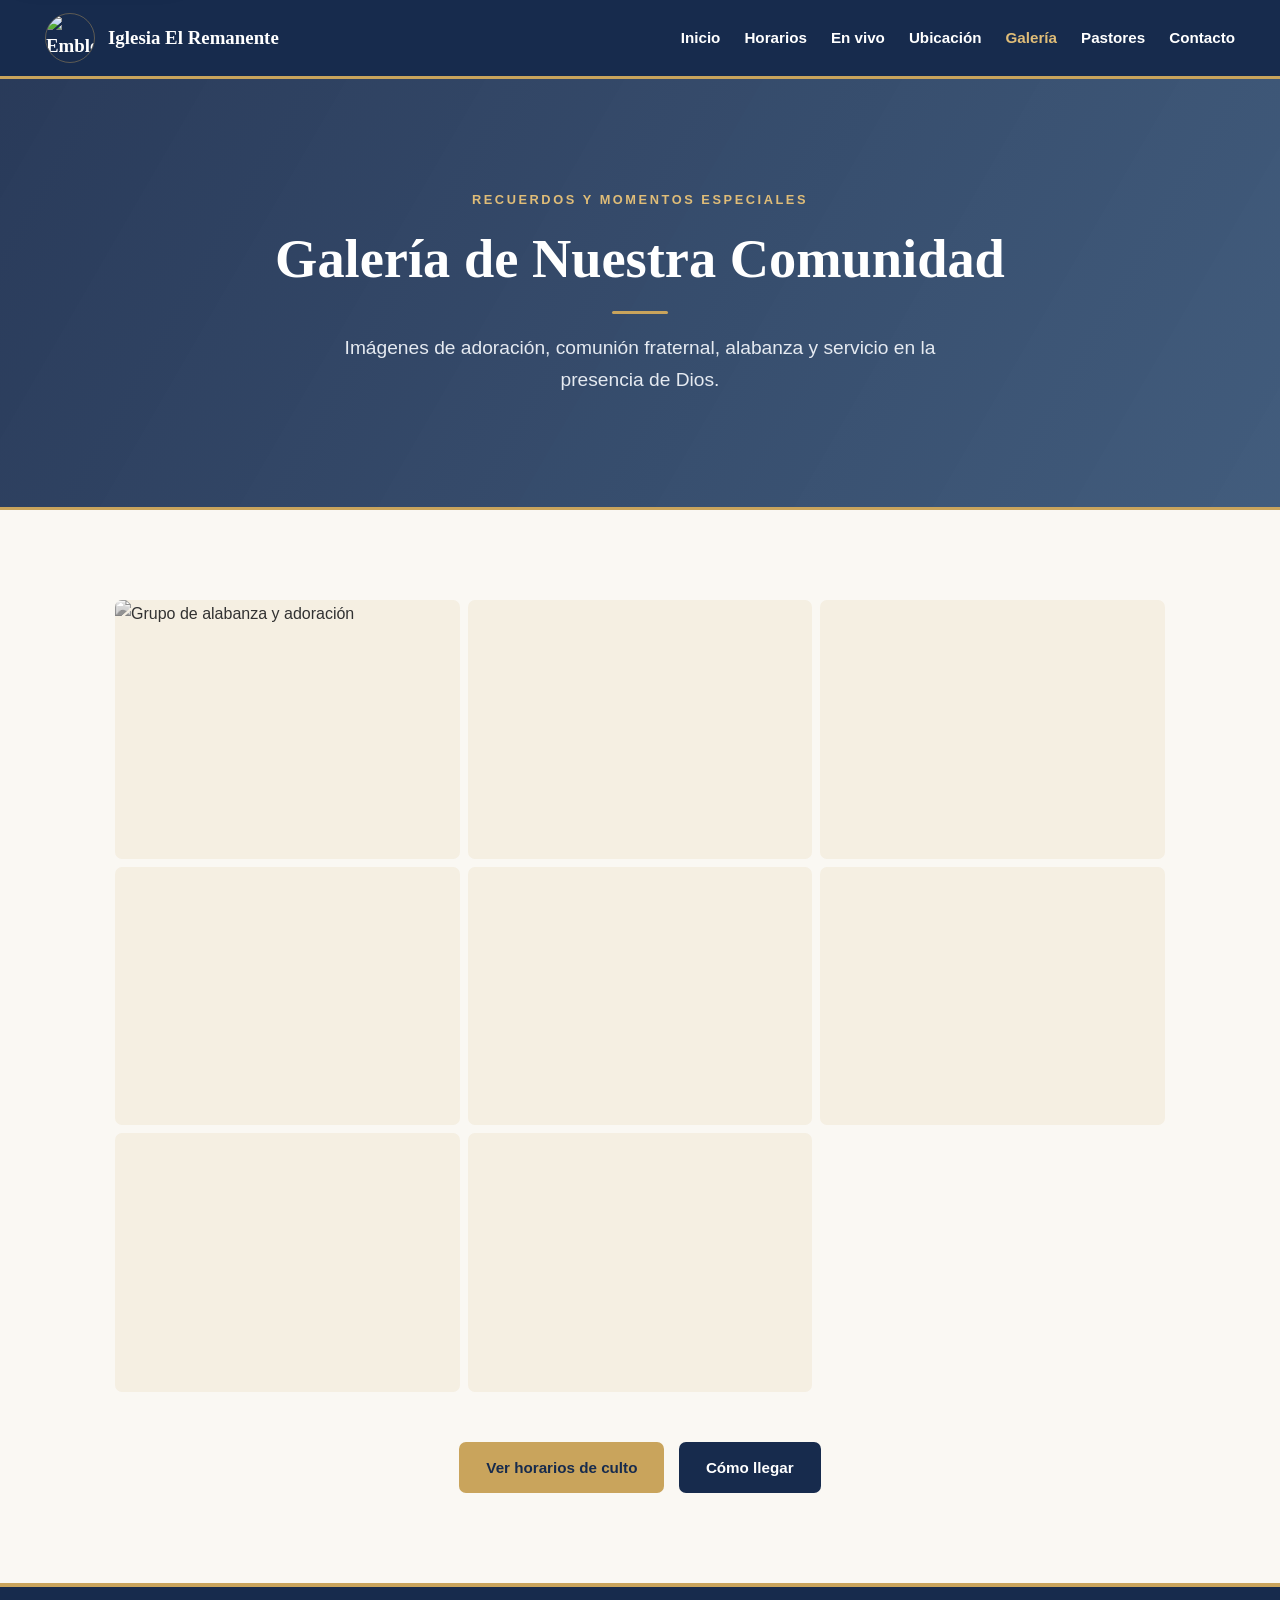
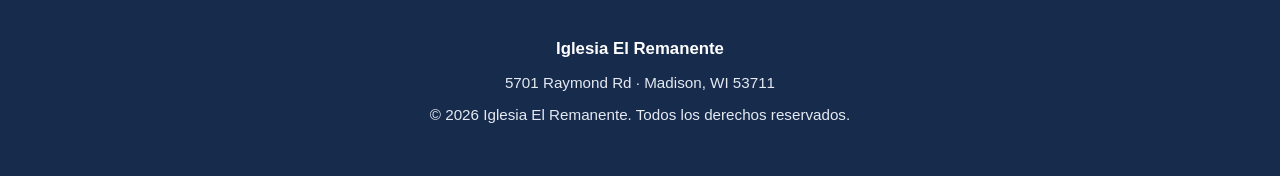
==== galeria.html @ 0d9ffb8e "Add files via upload" ====
<!doctype html>
<html lang="es">
  <head>
    <meta charset="UTF-8" />
    <meta name="viewport" content="width=device-width, initial-scale=1" />
    <title>Galería de Fotos | Iglesia El Remanente (Madison, WI)</title>
    <meta
      name="description"
      content="Galería fotográfica de Iglesia El Remanente en Madison, Wisconsin. Momentos de adoración, comunidad, oración y eventos especiales."
    />
    <meta name="robots" content="index, follow" />
    <meta name="theme-color" content="#172b4d" />
    <link rel="canonical" href="https://iglesiaevangelicaelremanentemadison.com/galeria.html" />

    <meta property="og:type" content="website" />
    <meta property="og:locale" content="es_US" />
    <meta property="og:url" content="https://iglesiaevangelicaelremanentemadison.com/galeria.html" />
    <meta property="og:title" content="Galería de Fotos | Iglesia El Remanente" />
    <meta
      property="og:description"
      content="Momentos de adoración, comunión y fe en Iglesia El Remanente en Madison, Wisconsin."
    />
    <meta property="og:image" content="https://iglesiaevangelicaelremanentemadison.com/sources/grupo-de-adoracion.jpg" />

    <link rel="icon" type="image/png" href="sources/favicon.png" />
    <link rel="stylesheet" href="index.css" />
  </head>
  <body>
    <a class="skip-link" href="#contenido">Saltar al contenido</a>

    <!-- Cabecera y Navegación Principal -->
    <header class="site-header">
      <nav class="nav-container" aria-label="Navegación principal">
        <a class="brand" href="index.html">
          <img
            src="sources/El Remanente_ Emblema Dorado de Oración.png"
            width="50"
            height="50"
            alt="Emblema de Iglesia El Remanente"
          />
          <span>Iglesia El Remanente</span>
        </a>
        <div class="nav-links">
          <a href="index.html#inicio">Inicio</a>
          <a href="index.html#horarios">Horarios</a>
          <a href="index.html#transmisiones">En vivo</a>
          <a href="index.html#ubicacion">Ubicación</a>
          <a href="galeria.html" class="active" aria-current="page">Galería</a>
          <a href="index.html#pastores">Pastores</a>
          <a href="index.html#contacto">Contacto</a>
        </div>
      </nav>
    </header>

    <main id="contenido">
      <!-- Encabezado Azul de la Galería con Imagen de Fondo -->
      <section class="gallery-hero">
        <div class="section-heading">
          <p class="eyebrow">Recuerdos y Momentos Especiales</p>
          <h1>Galería de Nuestra Comunidad</h1>
          <p>
            Imágenes de adoración, comunión fraternal, alabanza y servicio en la presencia de Dios.
          </p>
        </div>
      </section>

      <!-- Cuadrícula de Fotos -->
      <section class="content-section" style="padding-top: 50px;">
        <!--
          Cuadrícula de la Galería:
          En escritorio: Efecto blanco y negro por defecto; al pasar el cursor (hover) cobra vida a todo color.
          Márgenes mínimos entre imágenes tanto en computadoras de escritorio como en móviles.
        -->
        <div class="gallery-grid" role="region" aria-label="Galería de imágenes">
          <figure class="gallery-item">
            <img
              src="sources/grupo-de-adoracion.jpg"
              alt="Grupo de alabanza y adoración"
              loading="lazy"
            />
            <figcaption class="gallery-caption">Alabanza en Vivo</figcaption>
          </figure>

          <figure class="gallery-item">
            <img
              src="sources/galeria/foto-1.jpg"
              alt="Servicio dominical en Iglesia El Remanente"
              onerror="this.src='sources/grupo-de-adoracion.jpg'"
              loading="lazy"
            />
            <figcaption class="gallery-caption">Culto Dominical</figcaption>
          </figure>

          <figure class="gallery-item">
            <img
              src="sources/galeria/foto-2.jpg"
              alt="Momento de intercesión y oración"
              onerror="this.src='sources/grupo-de-adoracion.jpg'"
              loading="lazy"
            />
            <figcaption class="gallery-caption">Tiempo de Oración</figcaption>
          </figure>

          <figure class="gallery-item">
            <img
              src="sources/galeria/foto-3.jpg"
              alt="Predicación de la palabra de Dios"
              onerror="this.src='sources/grupo-de-adoracion.jpg'"
              loading="lazy"
            />
            <figcaption class="gallery-caption">La Palabra de Dios</figcaption>
          </figure>

          <figure class="gallery-item">
            <img
              src="sources/galeria/foto-4.jpg"
              alt="Comunión fraternal y convivencia"
              onerror="this.src='sources/grupo-de-adoracion.jpg'"
              loading="lazy"
            />
            <figcaption class="gallery-caption">Comunión Fraternal</figcaption>
          </figure>

          <figure class="gallery-item">
            <img
              src="sources/galeria/foto-5.jpg"
              alt="Jóvenes y niños en la iglesia"
              onerror="this.src='sources/grupo-de-adoracion.jpg'"
              loading="lazy"
            />
            <figcaption class="gallery-caption">Nuestra Juventud y Familias</figcaption>
          </figure>

          <figure class="gallery-item">
            <img
              src="sources/galeria/foto-6.jpg"
              alt="Bautismos y testimonios de fe"
              onerror="this.src='sources/grupo-de-adoracion.jpg'"
              loading="lazy"
            />
            <figcaption class="gallery-caption">Testimonios de Fe</figcaption>
          </figure>

          <figure class="gallery-item">
            <img
              src="sources/galeria/foto-7.jpg"
              alt="Servicio especial de jueves por la noche"
              onerror="this.src='sources/grupo-de-adoracion.jpg'"
              loading="lazy"
            />
            <figcaption class="gallery-caption">Servicios de Jueves</figcaption>
          </figure>
        </div>

        <div class="gallery-cta" style="margin-top: 50px;">
          <a class="btn btn-gold" href="index.html#horarios">Ver horarios de culto</a>
          <a class="btn btn-dark" href="index.html#ubicacion" style="margin-left: 10px;">Cómo llegar</a>
        </div>
      </section>
    </main>

    <footer class="site-footer">
      <p><strong>Iglesia El Remanente</strong></p>
      <p>5701 Raymond Rd · Madison, WI 53711</p>
      <p>&copy; 2026 Iglesia El Remanente. Todos los derechos reservados.</p>
    </footer>
  </body>
</html>
---- index.css ----
/* ==========================================================================
   IGLESIA EL REMANENTE — Madison, Wisconsin
   Hoja de Estilos Principal (index.css)
   ========================================================================== */

/* --------------------------------------------------------------------------
   1. VARIABLES & DESIGN TOKENS
   -------------------------------------------------------------------------- */
:root {
  /* Paleta Primaria */
  --primary: #172b4d;
  --secondary: #29476c;

  /* Acentos Dorados */
  --gold: #c9a45c;
  --gold-light: #e0bd78;
  --gold-dark: #8c692c;

  /* Fondos */
  --background: #faf8f3;
  --white: #ffffff;
  --cream: #f5efe2;

  /* Tipografía & Colores de Texto */
  --text: #263345;
  --text-muted: #586579;
  --text-light: #e5eaf1;
  --text-white: #ffffff;

  /* Bordes */
  --border: #ebe6dc;
  --border-light: #e8e1d5;

  /* Sombras */
  --shadow-light: 0 8px 30px rgba(23, 43, 77, 0.04);
  --shadow-medium: 0 10px 35px rgba(23, 43, 77, 0.08);
  --shadow-hover: 0 10px 22px rgba(0, 0, 0, 0.13);

  /* Radios */
  --radius-small: 7px;
  --radius-medium: 12px;
  --radius-large: 14px;

  /* Transiciones */
  --transition-fast: 0.25s ease;
  --transition-normal: 0.35s ease;

  /* Dimensiones de Contenedores */
  --container-width: 1100px;
  --nav-width: 1240px;
}

/* --------------------------------------------------------------------------
   2. RESET & BASE
   -------------------------------------------------------------------------- */
*,
*::before,
*::after {
  box-sizing: border-box;
}

html {
  scroll-behavior: smooth;
  -webkit-text-size-adjust: 100%;
}

body {
  margin: 0;
  font-family: "Segoe UI", -apple-system, BlinkMacSystemFont, Arial, sans-serif;
  color: var(--text);
  background-color: var(--background);
  line-height: 1.7;
}

img {
  max-width: 100%;
  height: auto;
  display: block;
}

/* --------------------------------------------------------------------------
   3. TIPOGRAFÍA
   -------------------------------------------------------------------------- */
h1,
h2,
h3,
h4 {
  font-family: Georgia, "Times New Roman", serif;
  line-height: 1.25;
  color: var(--primary);
  margin-top: 0;
}

h1 {
  font-size: clamp(2.3rem, 5.5vw, 4.4rem);
  color: var(--text-white);
  margin-bottom: 22px;
}

h2 {
  font-size: clamp(1.85rem, 3.2vw, 2.65rem);
  margin-bottom: 18px;
}

p {
  margin: 0 0 18px;
}

/* --------------------------------------------------------------------------
   4. ENLACES & ACCESIBILIDAD
   -------------------------------------------------------------------------- */
a {
  color: var(--gold-dark);
  text-decoration: none;
  transition: color var(--transition-fast);
}

a:hover {
  color: var(--primary);
}

a:focus-visible,
button:focus-visible {
  outline: 3px solid var(--gold);
  outline-offset: 4px;
}

.skip-link {
  position: absolute;
  left: 12px;
  top: -80px;
  padding: 10px 16px;
  background: var(--white);
  color: var(--primary);
  font-weight: 700;
  border-radius: var(--radius-small);
  box-shadow: var(--shadow-medium);
  z-index: 1000;
  transition: top var(--transition-fast);
}

.skip-link:focus {
  top: 12px;
}

/* --------------------------------------------------------------------------
   5. CABECERA & NAVEGACIÓN
   -------------------------------------------------------------------------- */
.site-header {
  background-color: var(--primary);
  border-bottom: 3px solid var(--gold);
  position: sticky;
  top: 0;
  z-index: 100;
}

.nav-container {
  max-width: var(--nav-width);
  margin: 0 auto;
  padding: 13px 25px;
  display: flex;
  align-items: center;
  justify-content: space-between;
  gap: 25px;
}

.brand {
  display: inline-flex;
  align-items: center;
  gap: 13px;
  color: var(--white);
  font-family: Georgia, serif;
  font-size: 1.18rem;
  font-weight: bold;
}

.brand img {
  width: 50px;
  height: 50px;
  object-fit: contain;
  border-radius: 50%;
  border: 1px solid rgba(201, 164, 92, 0.4);
}

.brand:hover {
  color: var(--gold-light);
}

.nav-links {
  display: flex;
  gap: 24px;
  flex-wrap: wrap;
}

.nav-links a {
  color: var(--text-white);
  font-size: 0.95rem;
  font-weight: 600;
  padding: 4px 0;
}

.nav-links a:hover,
.nav-links a.active {
  color: var(--gold-light);
}

/* --------------------------------------------------------------------------
   6. SECCIÓN HERO
   -------------------------------------------------------------------------- */
.hero-section {
  background:
    linear-gradient(120deg, rgba(23, 43, 77, 0.92), rgba(41, 71, 108, 0.88)),
    url("sources/grupo-de-adoracion.jpg") center/cover no-repeat;
  color: var(--text-white);
  text-align: center;
  padding: clamp(80px, 12vw, 210px) 24px;
}

.hero-inner {
  max-width: 860px;
  margin: 0 auto;
}

.eyebrow {
  color: var(--gold-dark);
  font-size: 0.78rem;
  letter-spacing: 0.18em;
  font-weight: 800;
  text-transform: uppercase;
  margin-bottom: 16px;
}

.hero-section .eyebrow {
  color: var(--gold-light);
}

/* Caja de Cita Semanal en Hero */
.weekly-quote {
  max-width: 680px;
  margin: 0 auto 34px;
  padding: 16px 24px;
  background: rgba(255, 255, 255, 0.08);
  border-left: 3px solid var(--gold);
  border-radius: var(--radius-small);
  backdrop-filter: blur(4px);
}

.quote-label {
  display: block;
  font-size: 0.72rem;
  letter-spacing: 0.14em;
  text-transform: uppercase;
  color: var(--gold-light);
  font-weight: 700;
  margin-bottom: 6px;
}

.quote-text {
  font-family: Georgia, serif;
  font-size: clamp(1.05rem, 2vw, 1.25rem);
  font-style: italic;
  color: var(--text-light);
  margin: 0 0 6px;
  line-height: 1.5;
}

.quote-ref {
  display: block;
  font-size: 0.9rem;
  color: var(--gold-light);
  font-weight: 600;
}

.hero-actions {
  display: flex;
  gap: 14px;
  justify-content: center;
  flex-wrap: wrap;
}

/* --------------------------------------------------------------------------
   7. BOTONES
   -------------------------------------------------------------------------- */
.btn {
  display: inline-flex;
  align-items: center;
  justify-content: center;
  gap: 10px;
  min-height: 48px;
  padding: 12px 26px;
  border-radius: var(--radius-small);
  font-weight: 700;
  font-size: 0.95rem;
  text-decoration: none;
  cursor: pointer;
  border: 1px solid transparent;
  transition:
    background-color var(--transition-fast),
    color var(--transition-fast),
    box-shadow var(--transition-fast),
    transform var(--transition-fast);
}

.btn:hover {
  box-shadow: var(--shadow-hover);
  transform: translateY(-2px);
}

.btn-gold {
  background-color: var(--gold);
  color: var(--primary);
}

.btn-gold:hover {
  background-color: var(--gold-light);
  color: var(--primary);
}

.btn-outline {
  border-color: var(--text-light);
  color: var(--white);
  background: transparent;
}

.btn-outline:hover {
  background-color: var(--white);
  color: var(--primary);
}

.btn-dark {
  background-color: var(--primary);
  color: var(--white);
}

.btn-dark:hover {
  background-color: var(--secondary);
  color: var(--white);
}

/* --------------------------------------------------------------------------
   8. SECCIONES DE CONTENIDO
   -------------------------------------------------------------------------- */
.content-section {
  max-width: var(--container-width);
  margin: 0 auto;
  padding: 90px 25px;
}

.section-heading {
  text-align: center;
  max-width: 770px;
  margin: 0 auto;
}

.section-heading h2::after,
.live-content h2::after {
  content: "";
  display: block;
  width: 56px;
  height: 3px;
  background-color: var(--gold);
  margin: 20px auto;
  border-radius: 3px;
}

.section-heading > p:not(.eyebrow) {
  color: var(--text-muted);
  font-size: 1.05rem;
}

/* --------------------------------------------------------------------------
   9. HORARIOS DE ADORACIÓN
   -------------------------------------------------------------------------- */
.services-grid {
  display: grid;
  grid-template-columns: repeat(2, minmax(0, 1fr));
  gap: 24px;
  margin: 35px auto 0;
  max-width: 900px;
}

.service {
  background-color: var(--white);
  border: 1px solid var(--border);
  border-top: 4px solid var(--gold);
  border-radius: var(--radius-medium);
  padding: 34px 20px;
  text-align: center;
  box-shadow: var(--shadow-light);
  transition: transform var(--transition-normal), box-shadow var(--transition-normal);
}

.service:hover {
  transform: translateY(-4px);
  box-shadow: var(--shadow-medium);
}

.service h3 {
  font-size: 1.7rem;
  margin: 0 0 12px;
}

.service p {
  font-size: 1.15rem;
  margin: 0;
  font-weight: 600;
  color: var(--text);
}

.section-note {
  text-align: center;
  color: var(--text-muted);
  font-size: 0.9rem;
  margin: 24px 0 0;
}

/* --------------------------------------------------------------------------
   10. TRANSMISIONES EN VIVO (FACEBOOK)
   -------------------------------------------------------------------------- */
.live-section {
  background-color: var(--primary);
  color: var(--white);
  padding: 85px 25px;
  text-align: center;
}

.live-content {
  max-width: 770px;
  margin: 0 auto;
}

.live-label {
  color: var(--gold-light);
  font-size: 0.8rem;
  letter-spacing: 0.2em;
  font-weight: 800;
}

.live-content h2 {
  color: var(--white);
  margin-top: 14px;
}

.live-content > p:not(.live-label) {
  color: var(--text-light);
}

/* Contenedor Responsivo para Video */
.video-wrapper {
  position: relative;
  width: 100%;
  max-width: 560px;
  margin: 28px auto 22px;
  border-radius: var(--radius-medium);
  overflow: hidden;
  box-shadow: var(--shadow-medium);
  aspect-ratio: 16 / 9;
  background-color: #000;
}

.video-wrapper iframe {
  position: absolute;
  top: 0;
  left: 0;
  width: 100%;
  height: 100%;
  border: 0;
}

.live-btn {
  margin-top: 10px;
}

.live-note {
  font-size: 0.85rem;
  color: var(--text-light);
  margin: 18px 0 0;
  opacity: 0.9;
}

/* --------------------------------------------------------------------------
   11. UBICACIÓN Y MAPA
   -------------------------------------------------------------------------- */
address {
  font-style: normal;
  font-size: 1.14rem;
  line-height: 1.8;
  margin: 0 0 25px;
}

.map-container {
  margin: 35px auto 0;
  max-width: 950px;
  border: 1px solid var(--border);
  border-radius: var(--radius-large);
  overflow: hidden;
  box-shadow: var(--shadow-medium);
}

.map-container iframe {
  display: block;
  width: 100%;
  height: 410px;
  border: 0;
}

/* --------------------------------------------------------------------------
   12. PASTORES
   -------------------------------------------------------------------------- */
.pastors-section {
  border-top: 1px solid var(--border-light);
}

.pastor-card {
  max-width: 760px;
  margin: 35px auto 0;
  display: flex;
  align-items: center;
  gap: 25px;
  background-color: var(--white);
  border: 1px solid var(--border);
  border-radius: var(--radius-large);
  padding: 28px;
  box-shadow: var(--shadow-light);
}

.pastor-placeholder {
  flex: 0 0 120px;
  width: 120px;
  height: 120px;
  border-radius: var(--radius-medium);
  background-color: var(--cream);
  color: var(--gold-dark);
  display: grid;
  place-items: center;
  font-weight: 700;
  letter-spacing: 0.05em;
  border: 1px solid var(--border);
}

.pastor-card h3 {
  margin: 0 0 8px;
}

.pastor-card p {
  color: var(--text-muted);
  margin: 0;
}

/* --------------------------------------------------------------------------
   13. CONTACTO & DIRECTORIO
   -------------------------------------------------------------------------- */
.contact-section {
  border-top: 1px solid var(--border-light);
}

.contact-main {
  text-align: center;
  margin: 35px auto 55px;
}

.contact-email {
  margin-top: 14px;
  font-size: 1.05rem;
  overflow-wrap: anywhere;
}

.contact-email a {
  color: var(--gold-dark);
  font-weight: 600;
}

.additional-contacts {
  max-width: 1000px;
  margin: 0 auto;
  text-align: center;
}

.additional-contacts h3 {
  font-size: 1.7rem;
  margin-bottom: 12px;
}

.additional-contacts > p {
  color: var(--text-muted);
  margin-bottom: 30px;
}

.contacts-grid {
  display: grid;
  grid-template-columns: repeat(2, minmax(0, 1fr));
  gap: 24px;
  margin-top: 30px;
}

.contact-card {
  background-color: var(--white);
  border: 1px solid var(--border);
  border-top: 4px solid var(--gold);
  border-radius: var(--radius-medium);
  padding: 32px 24px;
  text-align: center;
  box-shadow: var(--shadow-light);
  transition: background-color var(--transition-fast), box-shadow var(--transition-fast);
}

.contact-card:hover {
  background-color: var(--cream);
  box-shadow: var(--shadow-medium);
}

.contact-card h4 {
  font-size: 1.35rem;
  font-weight: 600;
  margin: 0 0 12px;
}

.contact-card a {
  display: inline-block;
  font-size: 1.1rem;
  font-weight: 600;
  color: var(--gold-dark);
}

/* --------------------------------------------------------------------------
   14. GALERÍA DE FOTOS (GALERIA.HTML & PREVIEW)
   Efecto Blanco y Negro en Desktop -> A todo color con hover
   Espacio de margen mínimo entre imágenes
   -------------------------------------------------------------------------- */
.gallery-section {
  border-top: 1px solid var(--border-light);
}

.gallery-grid {
  display: grid;
  grid-template-columns: repeat(auto-fill, minmax(280px, 1fr));
  gap: 8px; /* Margen mínimo entre fotos */
  margin: 40px auto 0;
  max-width: var(--container-width);
}

.gallery-item {
  position: relative;
  overflow: hidden;
  border-radius: var(--radius-small);
  background-color: var(--cream);
  aspect-ratio: 4 / 3;
  margin: 0;
}

.gallery-item img {
  width: 100%;
  height: 100%;
  object-fit: cover;
  /* Blanco y negro por defecto en desktop */
  filter: grayscale(100%);
  transform: scale(1);
  transition:
    filter 0.45s ease,
    transform 0.45s ease;
}

/* Al pasar el cursor, cobra vida a todo color */
.gallery-item:hover img,
.gallery-item:focus-within img {
  filter: grayscale(0%);
  transform: scale(1.03);
}

.gallery-caption {
  position: absolute;
  bottom: 0;
  left: 0;
  right: 0;
  padding: 12px 14px;
  background: linear-gradient(to top, rgba(23, 43, 77, 0.85), transparent);
  color: var(--white);
  font-size: 0.88rem;
  font-weight: 600;
  opacity: 0;
  transform: translateY(6px);
  transition: opacity var(--transition-fast), transform var(--transition-fast);
  pointer-events: none;
}

.gallery-item:hover .gallery-caption,
.gallery-item:focus-within .gallery-caption {
  opacity: 1;
  transform: translateY(0);
}

.gallery-cta {
  text-align: center;
  margin-top: 35px;
}
/* ==========================================================================
   CABECERA AZUL CON IMAGEN DE FONDO (GALERÍA)
   ========================================================================== */
.gallery-hero {
  background:
    linear-gradient(120deg, rgba(23, 43, 77, 0.92), rgba(41, 71, 108, 0.88)),
    url("sources/grupo-de-adoracion.jpg") center/cover no-repeat;
  color: var(--text-white);
  text-align: center;
  padding: clamp(60px, 9vw, 110px) 24px;
  border-bottom: 3px solid var(--gold);
}

.gallery-hero .section-heading {
  max-width: 800px;
  margin: 0 auto;
}

.gallery-hero .eyebrow {
  color: var(--gold-light);
  font-size: 0.8rem;
  letter-spacing: 0.2em;
  font-weight: 800;
  text-transform: uppercase;
  margin-bottom: 14px;
}

.gallery-hero h1 {
  color: var(--white);
  font-size: clamp(2.2rem, 4.5vw, 3.4rem);
  margin-bottom: 16px;
}

/* Línea decorativa dorada */
.gallery-hero h1::after {
  content: "";
  display: block;
  width: 56px;
  height: 3px;
  background-color: var(--gold);
  margin: 18px auto;
  border-radius: 3px;
}

.gallery-hero p:not(.eyebrow) {
  color: var(--text-light);
  font-size: clamp(1.05rem, 1.8vw, 1.2rem);
  max-width: 650px;
  margin: 0 auto;
}

/* --------------------------------------------------------------------------
   15. PIE DE PÁGINA (FOOTER)
   -------------------------------------------------------------------------- */
.site-footer {
  background-color: var(--primary);
  color: var(--text-light);
  padding: 42px 20px;
  text-align: center;
  border-top: 4px solid var(--gold);
}

.site-footer p {
  margin: 6px 0;
  font-size: 0.95rem;
}

.site-footer strong {
  color: var(--white);
  font-size: 1.05rem;
}

/* --------------------------------------------------------------------------
   16. RESPONSIVE DESIGN (MEDIA QUERIES)
   -------------------------------------------------------------------------- */

/* Tablets & Pantallas medianas (< 800px) */
@media (max-width: 800px) {
  .nav-container {
    flex-direction: column;
    gap: 15px;
    padding: 15px 20px;
  }

  .nav-links {
    justify-content: center;
    gap: 12px 18px;
  }

  .content-section {
    padding: 65px 20px;
  }
}

/* Móviles (< 600px) */
@media (max-width: 600px) {
  .brand {
    font-size: 1.05rem;
  }

  .nav-links a {
    font-size: 0.9rem;
  }

  .hero-section {
    padding: 70px 18px;
  }

  .hero-actions .btn {
    width: 100%;
    max-width: 320px;
  }

  .services-grid,
  .contacts-grid {
    grid-template-columns: 1fr;
    gap: 16px;
  }

  .map-container iframe {
    height: 300px;
  }

  .pastor-card {
    flex-direction: column;
    text-align: center;
  }

  /* Galería en Móvil: mantener el margen mínimo y toque responsivo */
  .gallery-grid {
    grid-template-columns: repeat(2, minmax(0, 1fr));
    gap: 6px;
  }

  .gallery-item {
    aspect-ratio: 1 / 1;
  }
}

/* En dispositivos táctiles sin puntero (hover: none), las imágenes pueden verse en color */
@media (hover: none) {
  .gallery-item img {
    filter: grayscale(0%);
  }

  .gallery-caption {
    opacity: 1;
    transform: translateY(0);
    background: linear-gradient(to top, rgba(23, 43, 77, 0.75), transparent);
    font-size: 0.78rem;
    padding: 8px 10px;
  }
}

/* Accesibilidad: Reducción de movimiento */
@media (prefers-reduced-motion: reduce) {
  html {
    scroll-behavior: auto;
  }

  *,
  *::before,
  *::after {
    transition-duration: 0.01ms !important;
    animation-duration: 0.01ms !important;
  }
}
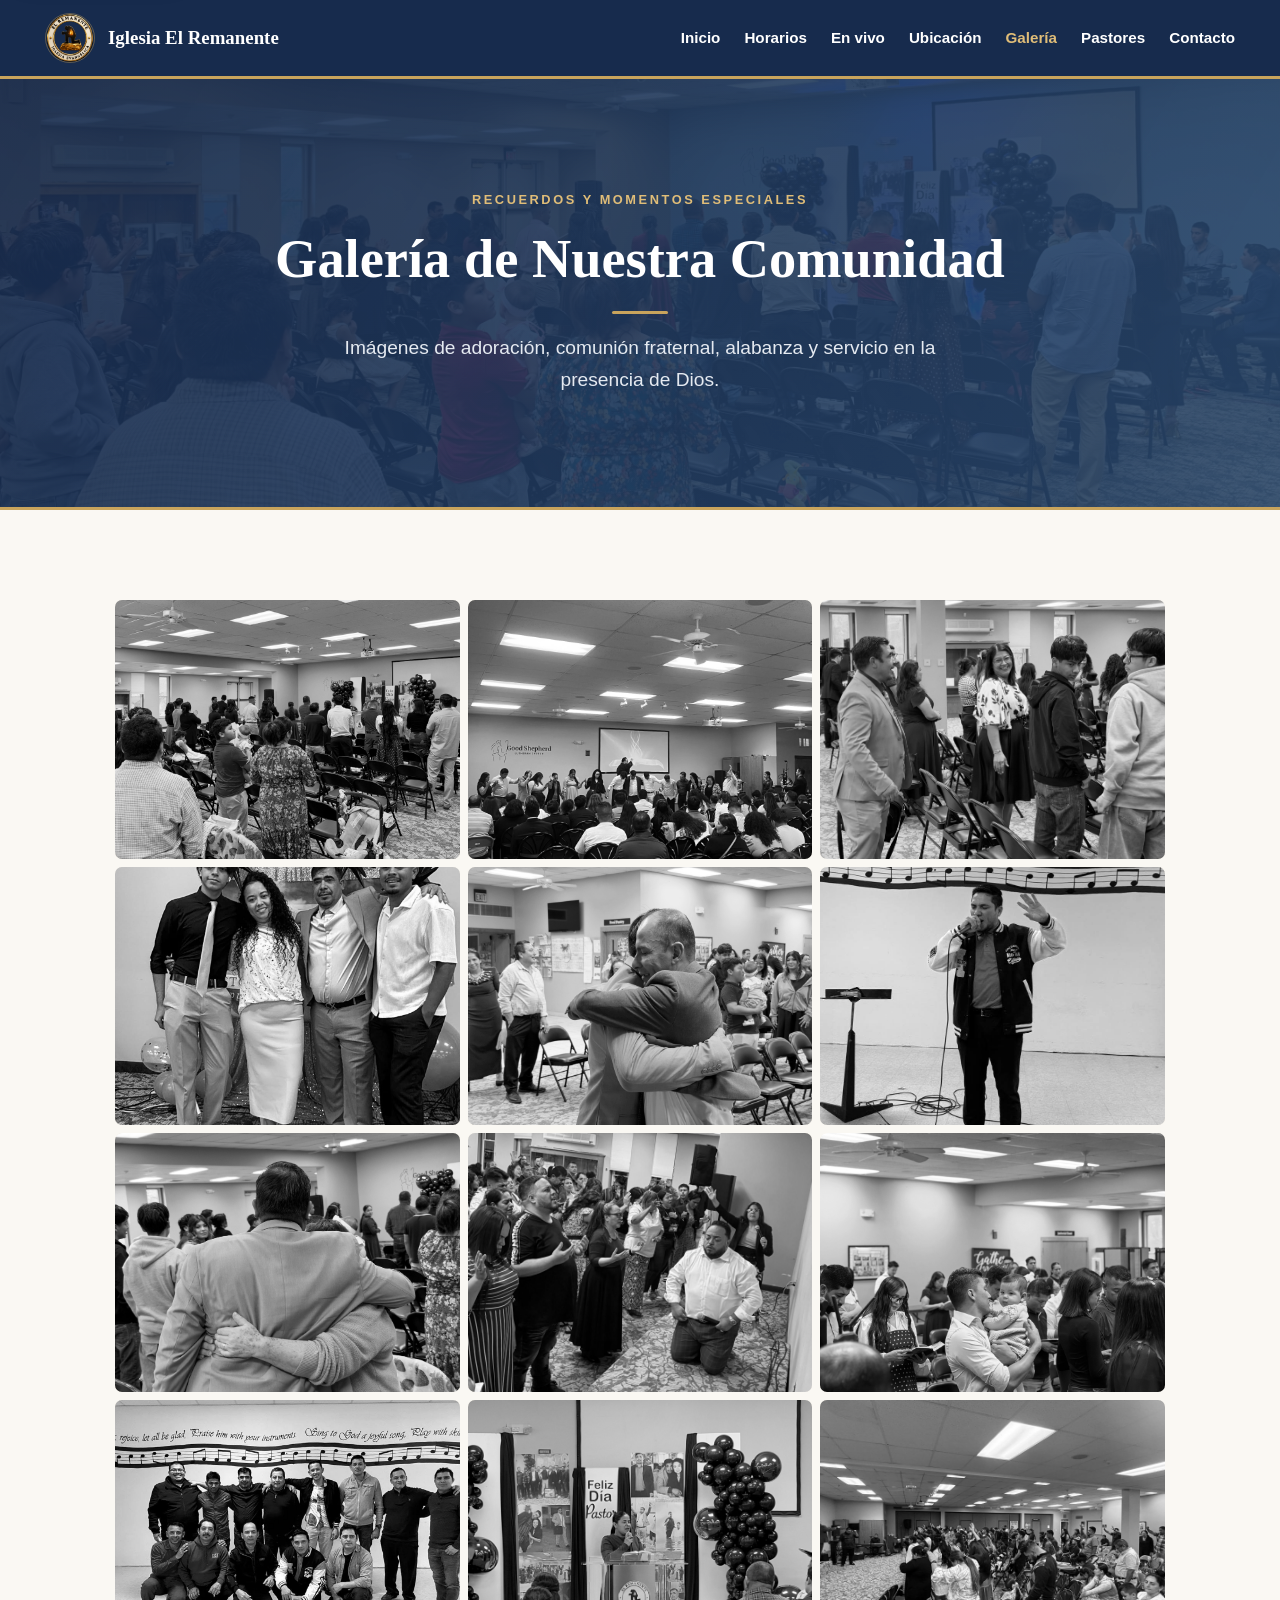
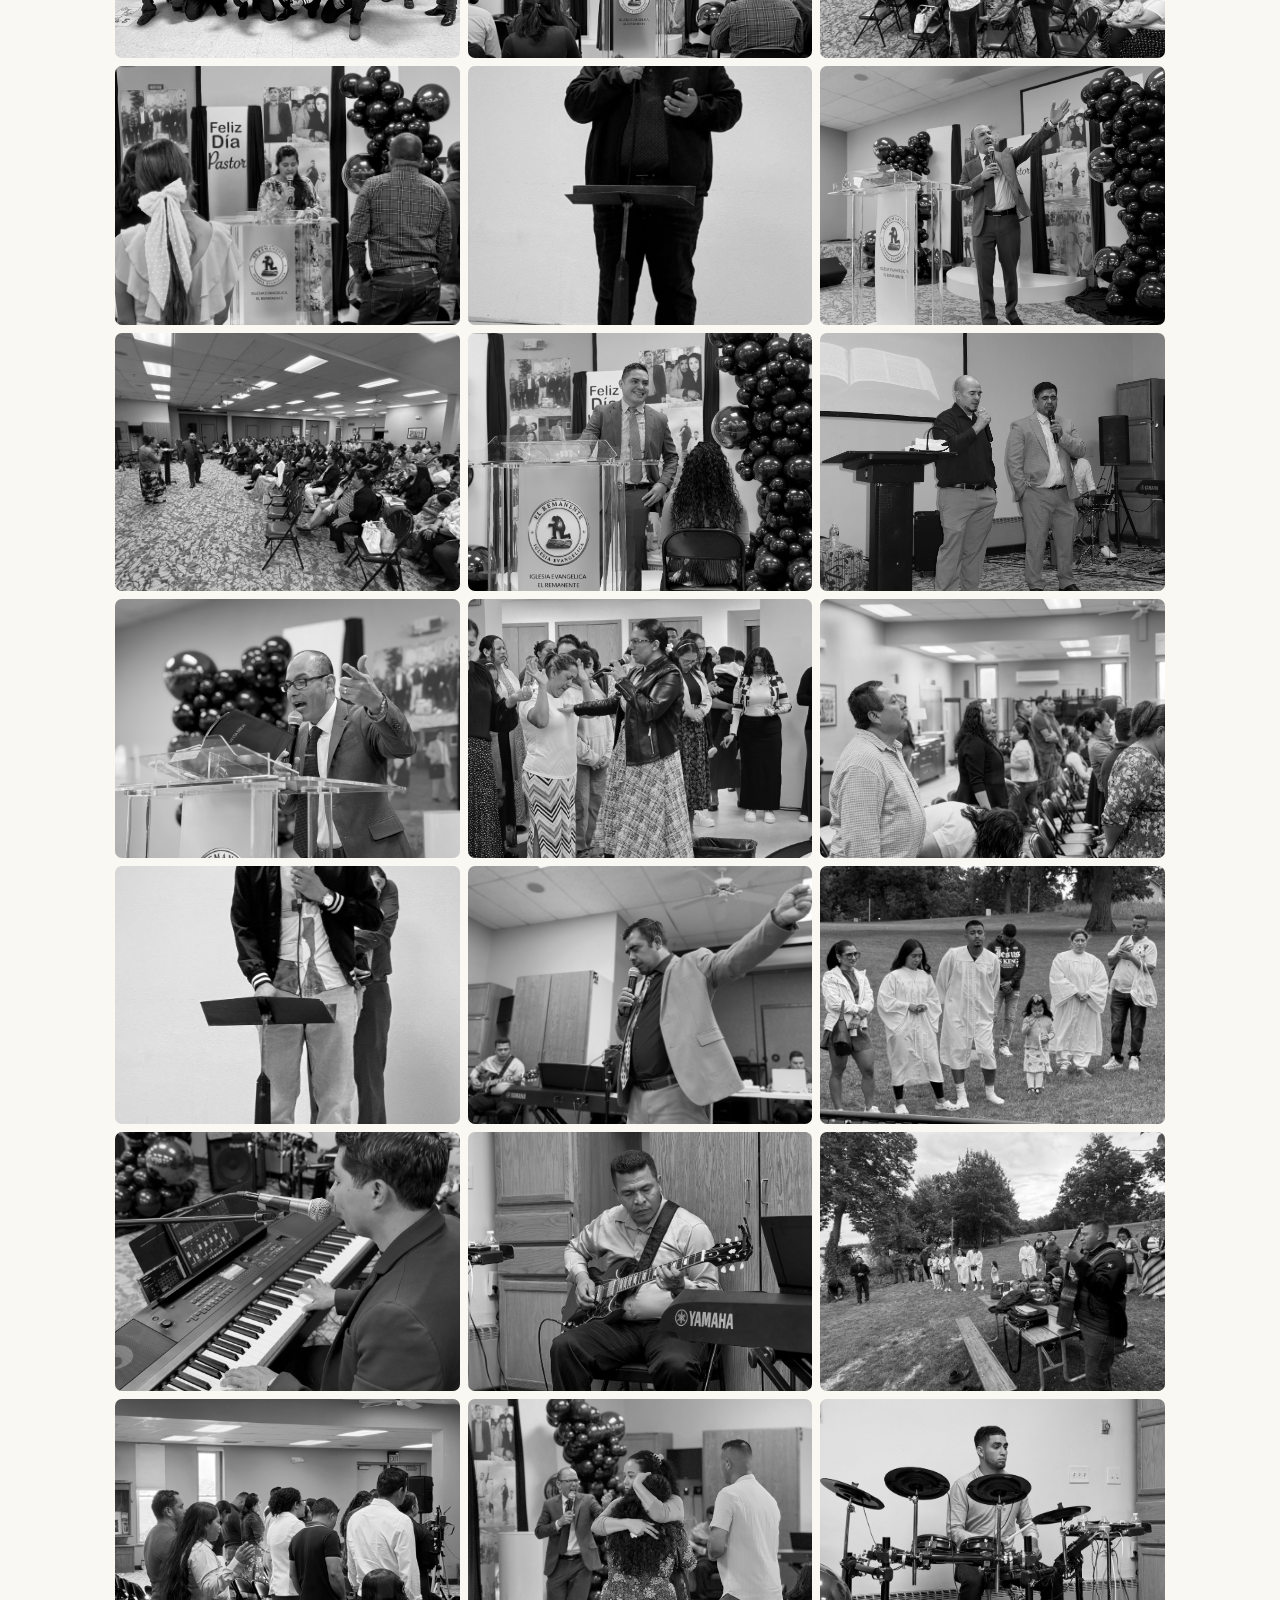
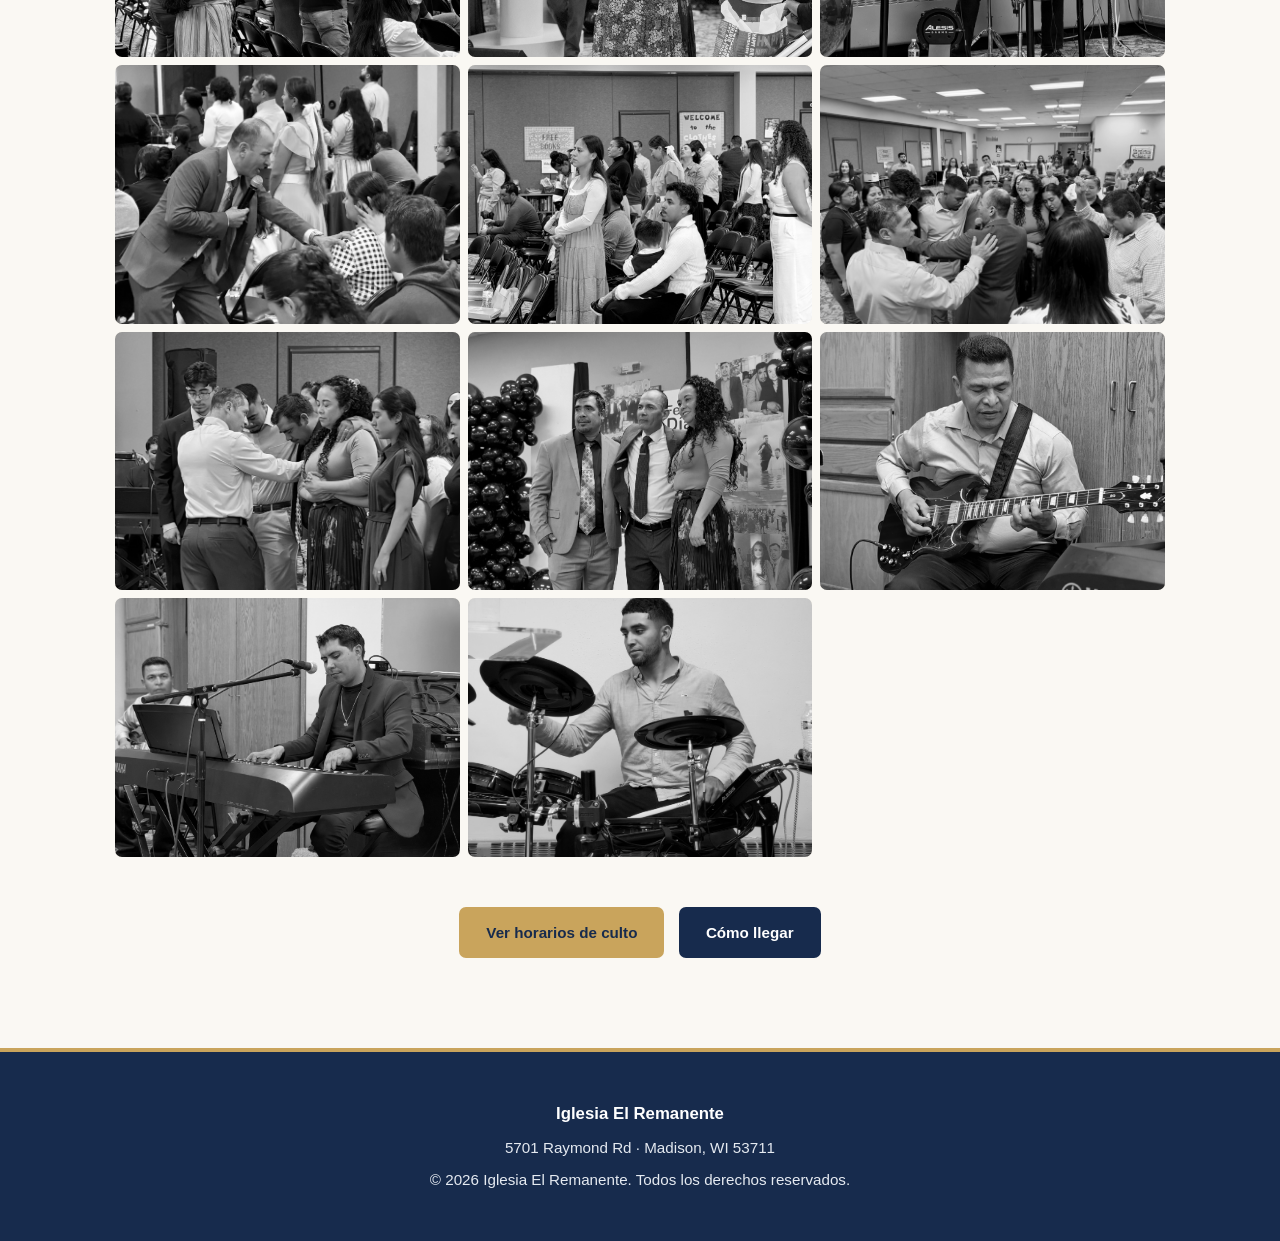
==== commit 1a5a825f: "Update image sources and captions in gallery" ====
--- a/galeria.html
+++ b/galeria.html
@@ -71,31 +71,65 @@
           En escritorio: Efecto blanco y negro por defecto; al pasar el cursor (hover) cobra vida a todo color.
           Márgenes mínimos entre imágenes tanto en computadoras de escritorio como en móviles.
         -->
-        <div class="gallery-grid" role="region" aria-label="Galería de imágenes">
+                <div class="gallery-grid" role="region" aria-label="Galería de imágenes">
+          <figure class="gallery-item">
+            <img
+              src="sources/ResourcesImages2/Main.jpg"
+              alt="Servicio principal Iglesia El Remanente"
+              loading="lazy"
+            />
+            <figcaption class="gallery-caption">Reunión Principal</figcaption>
+          </figure>
+
           <figure class="gallery-item">
             <img
               src="sources/grupo-de-adoracion.jpg"
+              alt="Grupo de adoración Iglesia El Remanente"
+              loading="lazy"
+            />
+            <figcaption class="gallery-caption">Grupo de Adoración</figcaption>
+          </figure>
+
+          <figure class="gallery-item">
+            <img
+              src="sources/ResourcesImages2/IMG_1124.jpg"
               alt="Grupo de alabanza y adoración"
               loading="lazy"
             />
-            <figcaption class="gallery-caption">Alabanza en Vivo</figcaption>
-          </figure>
-
-          <figure class="gallery-item">
-            <img
-              src="sources/galeria/foto-1.jpg"
-              alt="Servicio dominical en Iglesia El Remanente"
-              onerror="this.src='sources/grupo-de-adoracion.jpg'"
-              loading="lazy"
-            />
-            <figcaption class="gallery-caption">Culto Dominical</figcaption>
-          </figure>
-
-          <figure class="gallery-item">
-            <img
-              src="sources/galeria/foto-2.jpg"
+            <figcaption class="gallery-caption">Alabanza y Adoración</figcaption>
+          </figure>
+
+          <figure class="gallery-item">
+            <img
+              src="sources/hermanos-y-familia.jpg"
+              alt="Hermanos y familias de la iglesia"
+              loading="lazy"
+            />
+            <figcaption class="gallery-caption">Familias en Cristo</figcaption>
+          </figure>
+
+          <figure class="gallery-item">
+            <img
+              src="sources/ResourcesImages2/IMG_1129.jpg"
+              alt="Servicio dominical en la iglesia"
+              loading="lazy"
+            />
+            <figcaption class="gallery-caption">Servicio Dominical</figcaption>
+          </figure>
+
+          <figure class="gallery-item">
+            <img
+              src="sources/grupo-evangelico1.jpg"
+              alt="Hermanos en el evangelio"
+              loading="lazy"
+            />
+            <figcaption class="gallery-caption">Comunión en la Fe</figcaption>
+          </figure>
+
+          <figure class="gallery-item">
+            <img
+              src="sources/ResourcesImages2/IMG_1126.jpg"
               alt="Momento de intercesión y oración"
-              onerror="this.src='sources/grupo-de-adoracion.jpg'"
               loading="lazy"
             />
             <figcaption class="gallery-caption">Tiempo de Oración</figcaption>
@@ -103,19 +137,71 @@
 
           <figure class="gallery-item">
             <img
-              src="sources/galeria/foto-3.jpg"
+              src="sources/grupo-de-adoracion2.jpg"
+              alt="Alabanza y ministerio musical"
+              loading="lazy"
+            />
+            <figcaption class="gallery-caption">Ministerio de Alabanza</figcaption>
+          </figure>
+
+          <figure class="gallery-item">
+            <img
+              src="sources/ResourcesImages2/IMG_1149.jpg"
               alt="Predicación de la palabra de Dios"
-              onerror="this.src='sources/grupo-de-adoracion.jpg'"
-              loading="lazy"
-            />
-            <figcaption class="gallery-caption">La Palabra de Dios</figcaption>
-          </figure>
-
-          <figure class="gallery-item">
-            <img
-              src="sources/galeria/foto-4.jpg"
+              loading="lazy"
+            />
+            <figcaption class="gallery-caption">Mensaje de la Palabra</figcaption>
+          </figure>
+
+          <figure class="gallery-item">
+            <img
+              src="sources/remanente-group1.jpg"
+              alt="Grupo congregacional El Remanente"
+              loading="lazy"
+            />
+            <figcaption class="gallery-caption">Comunidad El Remanente</figcaption>
+          </figure>
+
+          <figure class="gallery-item">
+            <img
+              src="sources/ResourcesImages2/IMG_1173.jpg"
+              alt="Jóvenes y niños en la iglesia"
+              loading="lazy"
+            />
+            <figcaption class="gallery-caption">Juventud y Familia</figcaption>
+          </figure>
+
+          <figure class="gallery-item">
+            <img
+              src="sources/grupo-de-adoracion3.jpg"
+              alt="Tiempo de adoración congregacional"
+              loading="lazy"
+            />
+            <figcaption class="gallery-caption">Adoración Congregacional</figcaption>
+          </figure>
+
+          <figure class="gallery-item">
+            <img
+              src="sources/ResourcesImages2/IMG_1167.jpg"
+              alt="Momento especial en el altar"
+              loading="lazy"
+            />
+            <figcaption class="gallery-caption">Presencia de Dios</figcaption>
+          </figure>
+
+          <figure class="gallery-item">
+            <img
+              src="sources/grupo-evangelico2.jpg"
+              alt="Reunión evangélica de la iglesia"
+              loading="lazy"
+            />
+            <figcaption class="gallery-caption">Hermanos en Cristo</figcaption>
+          </figure>
+
+          <figure class="gallery-item">
+            <img
+              src="sources/ResourcesImages2/IMG_1202.jpg"
               alt="Comunión fraternal y convivencia"
-              onerror="this.src='sources/grupo-de-adoracion.jpg'"
               loading="lazy"
             />
             <figcaption class="gallery-caption">Comunión Fraternal</figcaption>
@@ -123,32 +209,209 @@
 
           <figure class="gallery-item">
             <img
-              src="sources/galeria/foto-5.jpg"
-              alt="Jóvenes y niños en la iglesia"
-              onerror="this.src='sources/grupo-de-adoracion.jpg'"
-              loading="lazy"
-            />
-            <figcaption class="gallery-caption">Nuestra Juventud y Familias</figcaption>
-          </figure>
-
-          <figure class="gallery-item">
-            <img
-              src="sources/galeria/foto-6.jpg"
+              src="sources/grupo-de-adoracion5.jpg"
+              alt="Alabanza en el santuario"
+              loading="lazy"
+            />
+            <figcaption class="gallery-caption">Alabanza en el Santuario</figcaption>
+          </figure>
+
+          <figure class="gallery-item">
+            <img
+              src="sources/ResourcesImages2/IMG_1187.jpg"
+              alt="Adoración comunitaria"
+              loading="lazy"
+            />
+            <figcaption class="gallery-caption">Comunión Espiritual</figcaption>
+          </figure>
+
+          <figure class="gallery-item">
+            <img
+              src="sources/remanente-group2.jpg"
+              alt="Reunión especial de la congregación"
+              loading="lazy"
+            />
+            <figcaption class="gallery-caption">Nuestra Congregación</figcaption>
+          </figure>
+
+          <figure class="gallery-item">
+            <img
+              src="sources/ResourcesImages2/IMG_1211.jpg"
+              alt="Oración por la iglesia y las familias"
+              loading="lazy"
+            />
+            <figcaption class="gallery-caption">Oración por las Familias</figcaption>
+          </figure>
+
+          <figure class="gallery-item">
+            <img
+              src="sources/grupo-de-adoracion6.jpg"
+              alt="Música y exaltación a Dios"
+              loading="lazy"
+            />
+            <figcaption class="gallery-caption">Música y Exaltación</figcaption>
+          </figure>
+
+          <figure class="gallery-item">
+            <img
+              src="sources/ResourcesImages2/IMG_1198.jpg"
+              alt="Lectura bíblica y enseñanza"
+              loading="lazy"
+            />
+            <figcaption class="gallery-caption">Enseñanza Bíblica</figcaption>
+          </figure>
+
+          <figure class="gallery-item">
+            <img
+              src="sources/grupo-evangelico3.jpg"
+              alt="Congregación reunida en adoración"
+              loading="lazy"
+            />
+            <figcaption class="gallery-caption">Reunión de la Iglesia</figcaption>
+          </figure>
+
+          <figure class="gallery-item">
+            <img
+              src="sources/ResourcesImages2/IMG_1218.jpg"
+              alt="Momento de alabanza comunitaria"
+              loading="lazy"
+            />
+            <figcaption class="gallery-caption">Alabanza al Señor</figcaption>
+          </figure>
+
+          <figure class="gallery-item">
+            <img
+              src="sources/grupo-de-adoracion7.jpg"
+              alt="Servicio de adoración en vivo"
+              loading="lazy"
+            />
+            <figcaption class="gallery-caption">Servicio de Adoración</figcaption>
+          </figure>
+
+          <figure class="gallery-item">
+            <img
+              src="sources/ResourcesImages2/IMG_1228.jpg"
+              alt="Ministración y oración pastoral"
+              loading="lazy"
+            />
+            <figcaption class="gallery-caption">Oración y Ministración</figcaption>
+          </figure>
+
+          <figure class="gallery-item">
+            <img
+              src="sources/ResourcesImages2/IMG_1219.jpg"
+              alt="Culto de acción de gracias"
+              loading="lazy"
+            />
+            <figcaption class="gallery-caption">Acción de Gracias</figcaption>
+          </figure>
+
+          <figure class="gallery-item">
+            <img
+              src="sources/grupo-de-adoracion8.jpg"
+              alt="Adoración de jueves y domingos"
+              loading="lazy"
+            />
+            <figcaption class="gallery-caption">Culto de Adoración</figcaption>
+          </figure>
+
+          <figure class="gallery-item">
+            <img
+              src="sources/ResourcesImages2/IMG_1233.jpg"
+              alt="Tiempo de gozo y alabanza"
+              loading="lazy"
+            />
+            <figcaption class="gallery-caption">Gozo y Gratitud</figcaption>
+          </figure>
+
+          <figure class="gallery-item">
+            <img
+              src="sources/ResourcesImages2/IMG_1240.jpg"
+              alt="Servicio especial en Madison"
+              loading="lazy"
+            />
+            <figcaption class="gallery-caption">Culto Especial</figcaption>
+          </figure>
+
+          <figure class="gallery-item">
+            <img
+              src="sources/ResourcesImages2/IMG_1220.jpg"
+              alt="Reunión de hermanos"
+              loading="lazy"
+            />
+            <figcaption class="gallery-caption">Unidad en la Fe</figcaption>
+          </figure>
+
+          <figure class="gallery-item">
+            <img
+              src="sources/ResourcesImages2/IMG_1257.jpg"
               alt="Bautismos y testimonios de fe"
-              onerror="this.src='sources/grupo-de-adoracion.jpg'"
-              loading="lazy"
-            />
-            <figcaption class="gallery-caption">Testimonios de Fe</figcaption>
-          </figure>
-
-          <figure class="gallery-item">
-            <img
-              src="sources/galeria/foto-7.jpg"
-              alt="Servicio especial de jueves por la noche"
-              onerror="this.src='sources/grupo-de-adoracion.jpg'"
-              loading="lazy"
-            />
-            <figcaption class="gallery-caption">Servicios de Jueves</figcaption>
+              loading="lazy"
+            />
+            <figcaption class="gallery-caption">Testimonio de Fe</figcaption>
+          </figure>
+
+          <figure class="gallery-item">
+            <img
+              src="sources/ResourcesImages2/IMG_1244.jpg"
+              alt="Hermanos congregados"
+              loading="lazy"
+            />
+            <figcaption class="gallery-caption">Congregación El Remanente</figcaption>
+          </figure>
+
+          <figure class="gallery-item">
+            <img
+              src="sources/ResourcesImages2/IMG_1267.jpg"
+              alt="Celebración espiritual"
+              loading="lazy"
+            />
+            <figcaption class="gallery-caption">Celebración Espiritual</figcaption>
+          </figure>
+
+          <figure class="gallery-item">
+            <img
+              src="sources/ResourcesImages2/IMG_1258.jpg"
+              alt="Momentos memorables en la casa de Dios"
+              loading="lazy"
+            />
+            <figcaption class="gallery-caption">Casa de Dios</figcaption>
+          </figure>
+
+          <figure class="gallery-item">
+            <img
+              src="sources/ResourcesImages2/IMG_1286.jpg"
+              alt="Servicio nocturno de jueves"
+              loading="lazy"
+            />
+            <figcaption class="gallery-caption">Culto de Jueves</figcaption>
+          </figure>
+
+          <figure class="gallery-item">
+            <img
+              src="sources/ResourcesImages2/IMG_1291.jpg"
+              alt="Enseñanza pastoral de la Biblia"
+              loading="lazy"
+            />
+            <figcaption class="gallery-caption">Palabra Viva</figcaption>
+          </figure>
+
+          <figure class="gallery-item">
+            <img
+              src="sources/ResourcesImages2/IMG_1289.jpg"
+              alt="Adoración de corazón"
+              loading="lazy"
+            />
+            <figcaption class="gallery-caption">Corazones en Adoración</figcaption>
+          </figure>
+
+          <figure class="gallery-item">
+            <img
+              src="sources/ResourcesImages2/IMG_1293.jpg"
+              alt="Despedida y bendición final"
+              loading="lazy"
+            />
+            <figcaption class="gallery-caption">Bendición y Despedida</figcaption>
           </figure>
         </div>
 
@@ -165,4 +428,4 @@
       <p>&copy; 2026 Iglesia El Remanente. Todos los derechos reservados.</p>
     </footer>
   </body>
-</html>+</html>
--- a/index.css
+++ b/index.css
@@ -699,7 +699,7 @@
 .gallery-hero {
   background:
     linear-gradient(120deg, rgba(23, 43, 77, 0.92), rgba(41, 71, 108, 0.88)),
-    url("sources/grupo-de-adoracion.jpg") center/cover no-repeat;
+    url("/sources/ResourcesImages2/Main.jpg") center/cover no-repeat;
   color: var(--text-white);
   text-align: center;
   padding: clamp(60px, 9vw, 110px) 24px;
@@ -859,4 +859,4 @@
     transition-duration: 0.01ms !important;
     animation-duration: 0.01ms !important;
   }
-}+}
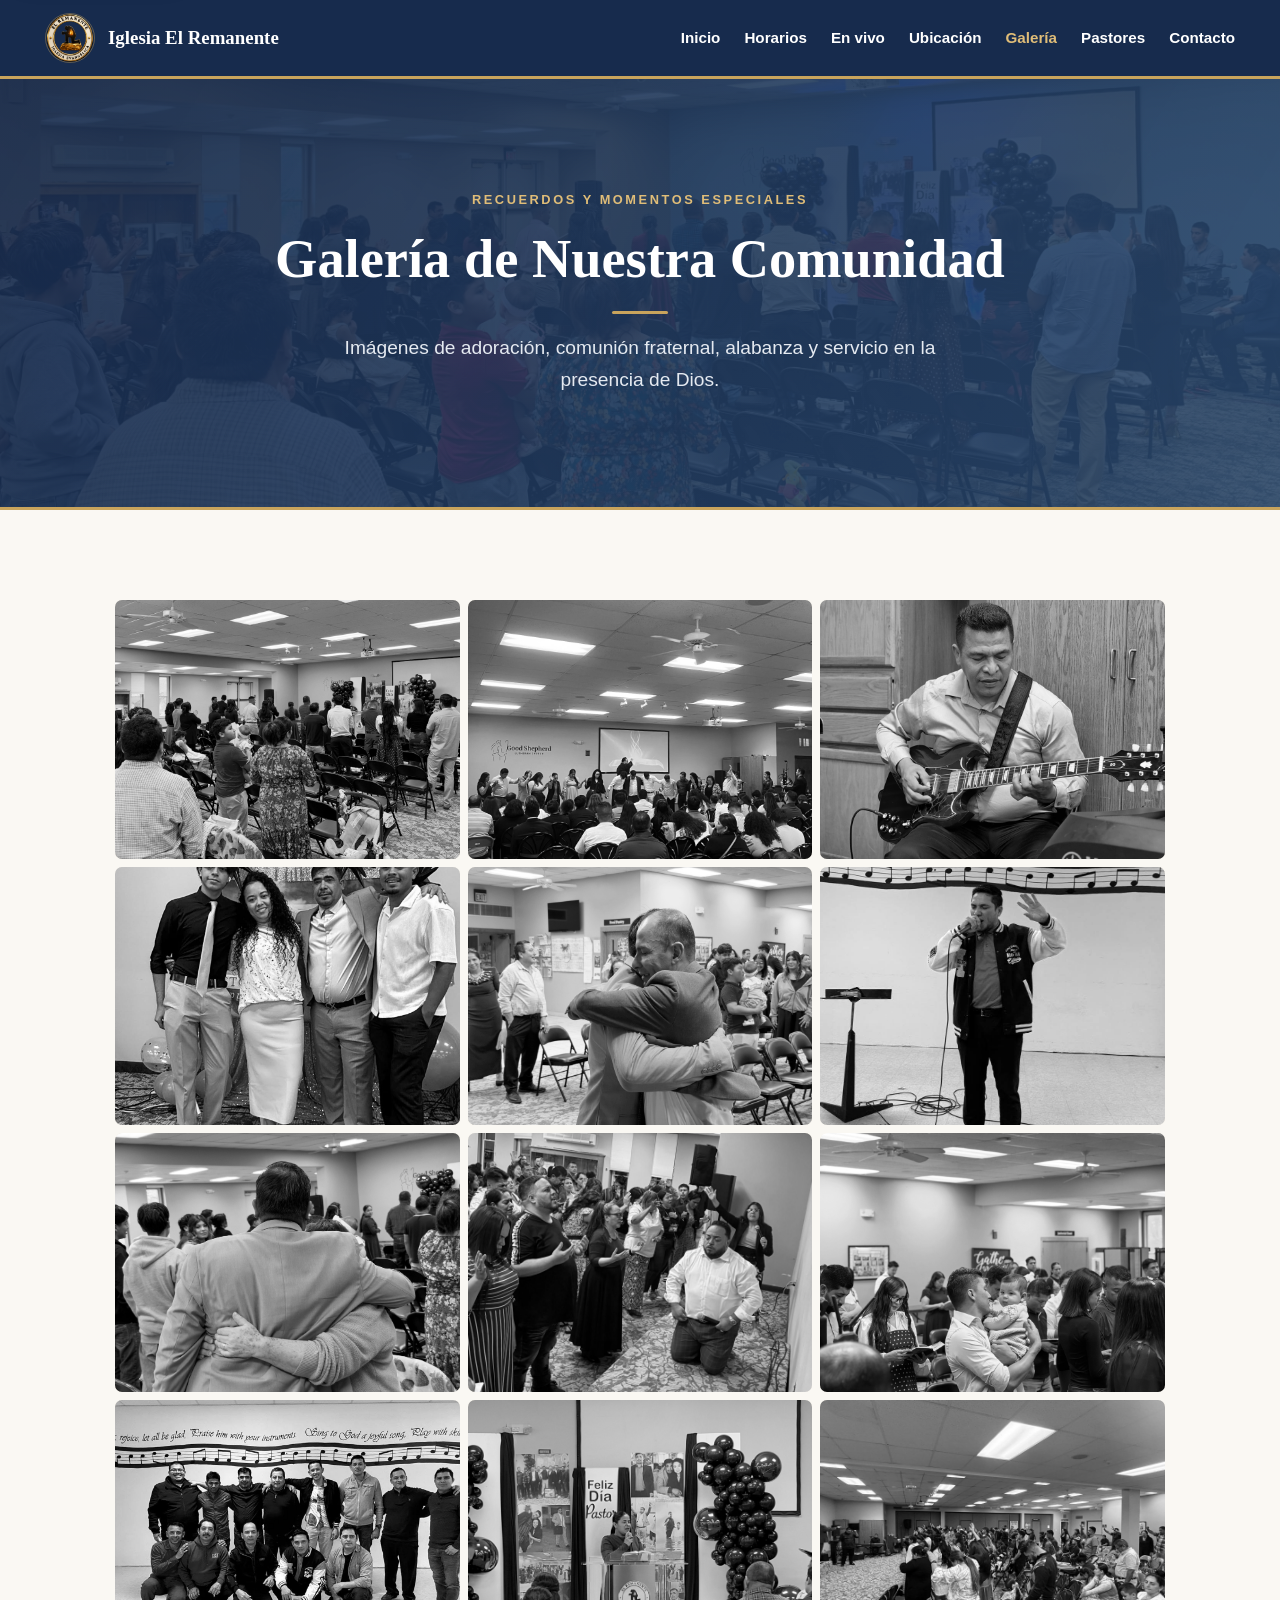
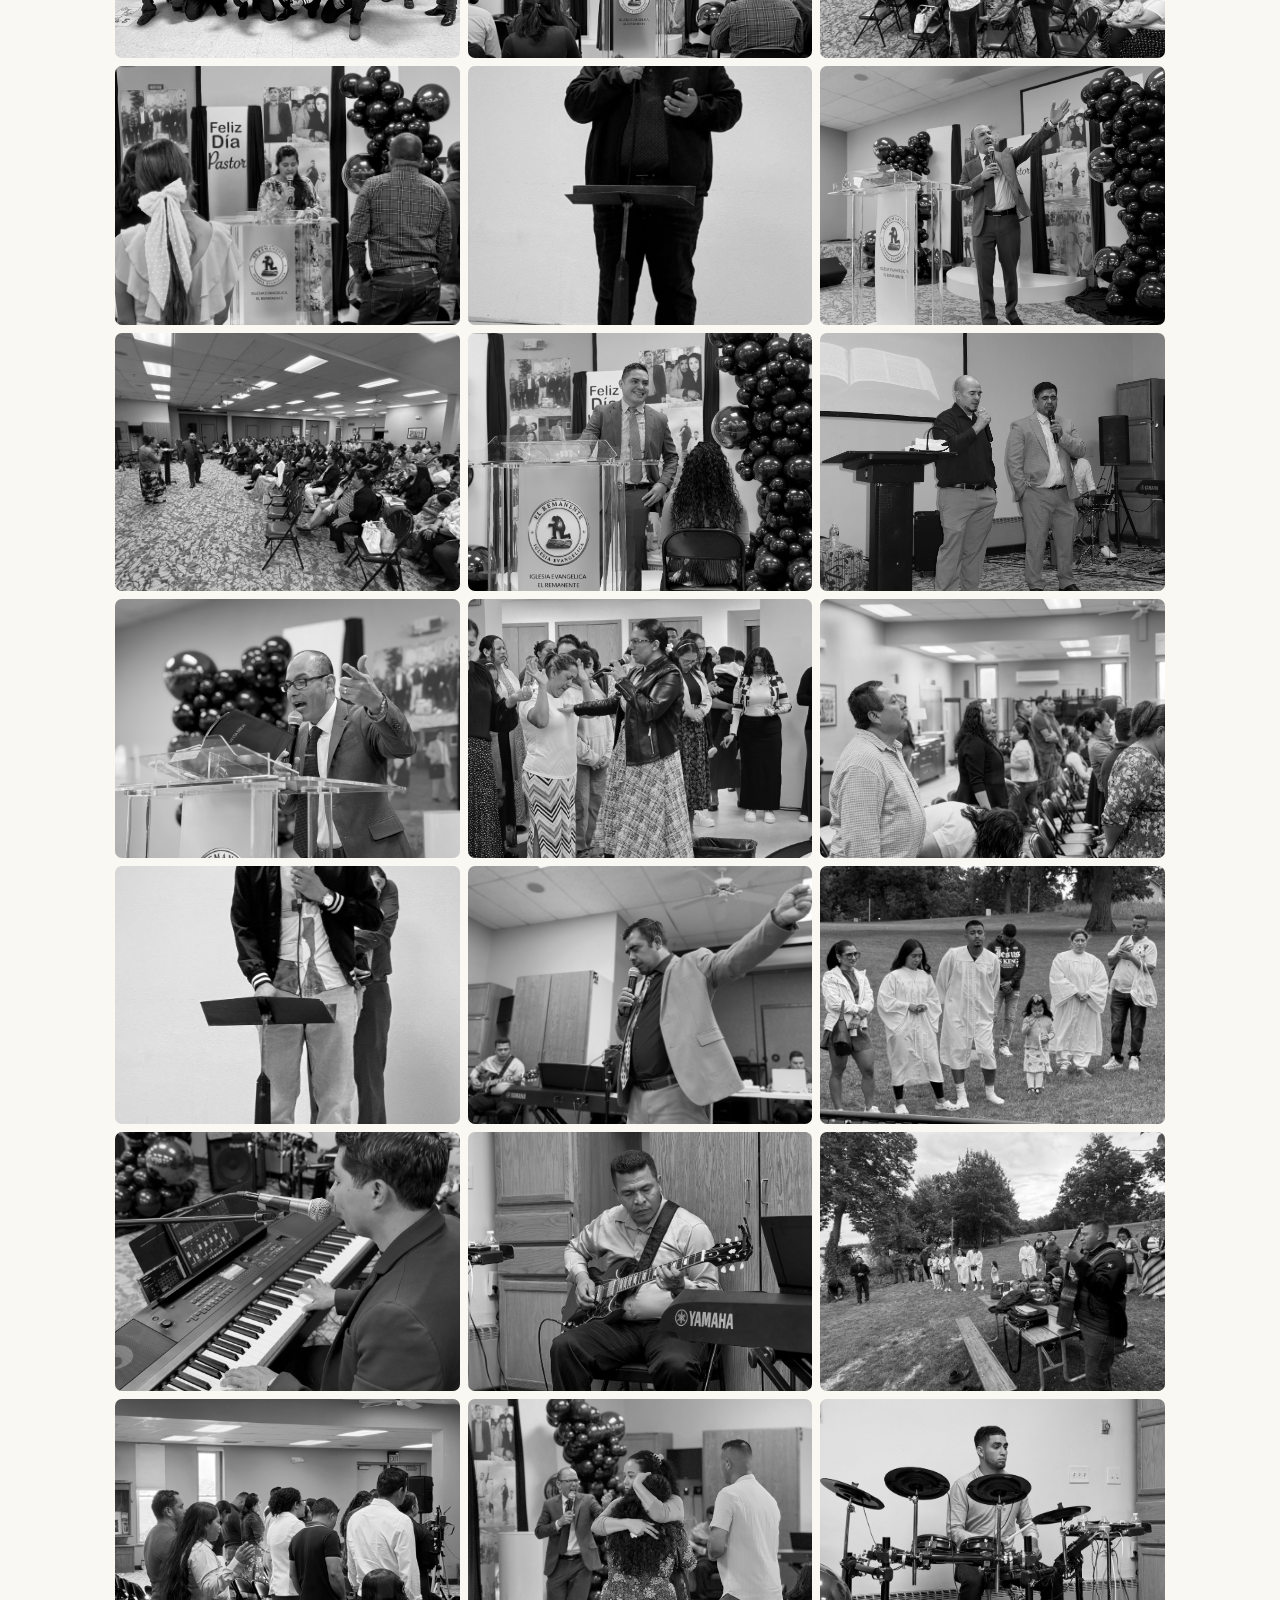
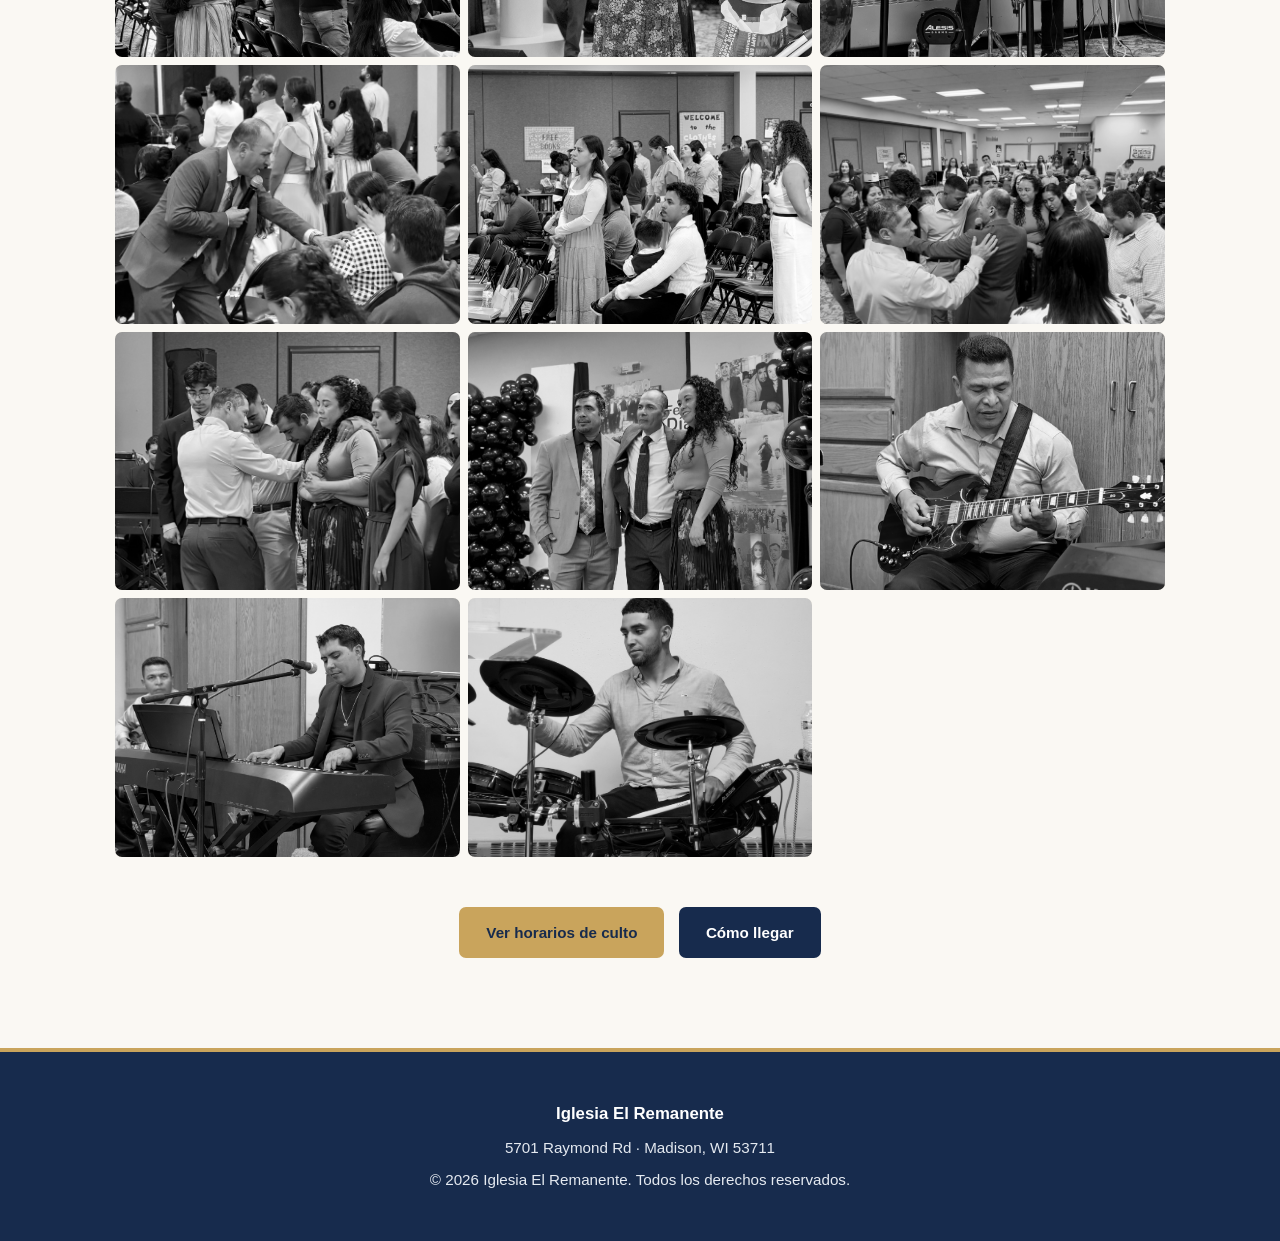
==== commit 8972abb2: "Update image source in galeria.html Updated, delete prev" ====
--- a/galeria.html
+++ b/galeria.html
@@ -92,7 +92,7 @@
 
           <figure class="gallery-item">
             <img
-              src="sources/ResourcesImages2/IMG_1124.jpg"
+              src="sources/ResourcesImages2/IMG_1291.jpg"
               alt="Grupo de alabanza y adoración"
               loading="lazy"
             />
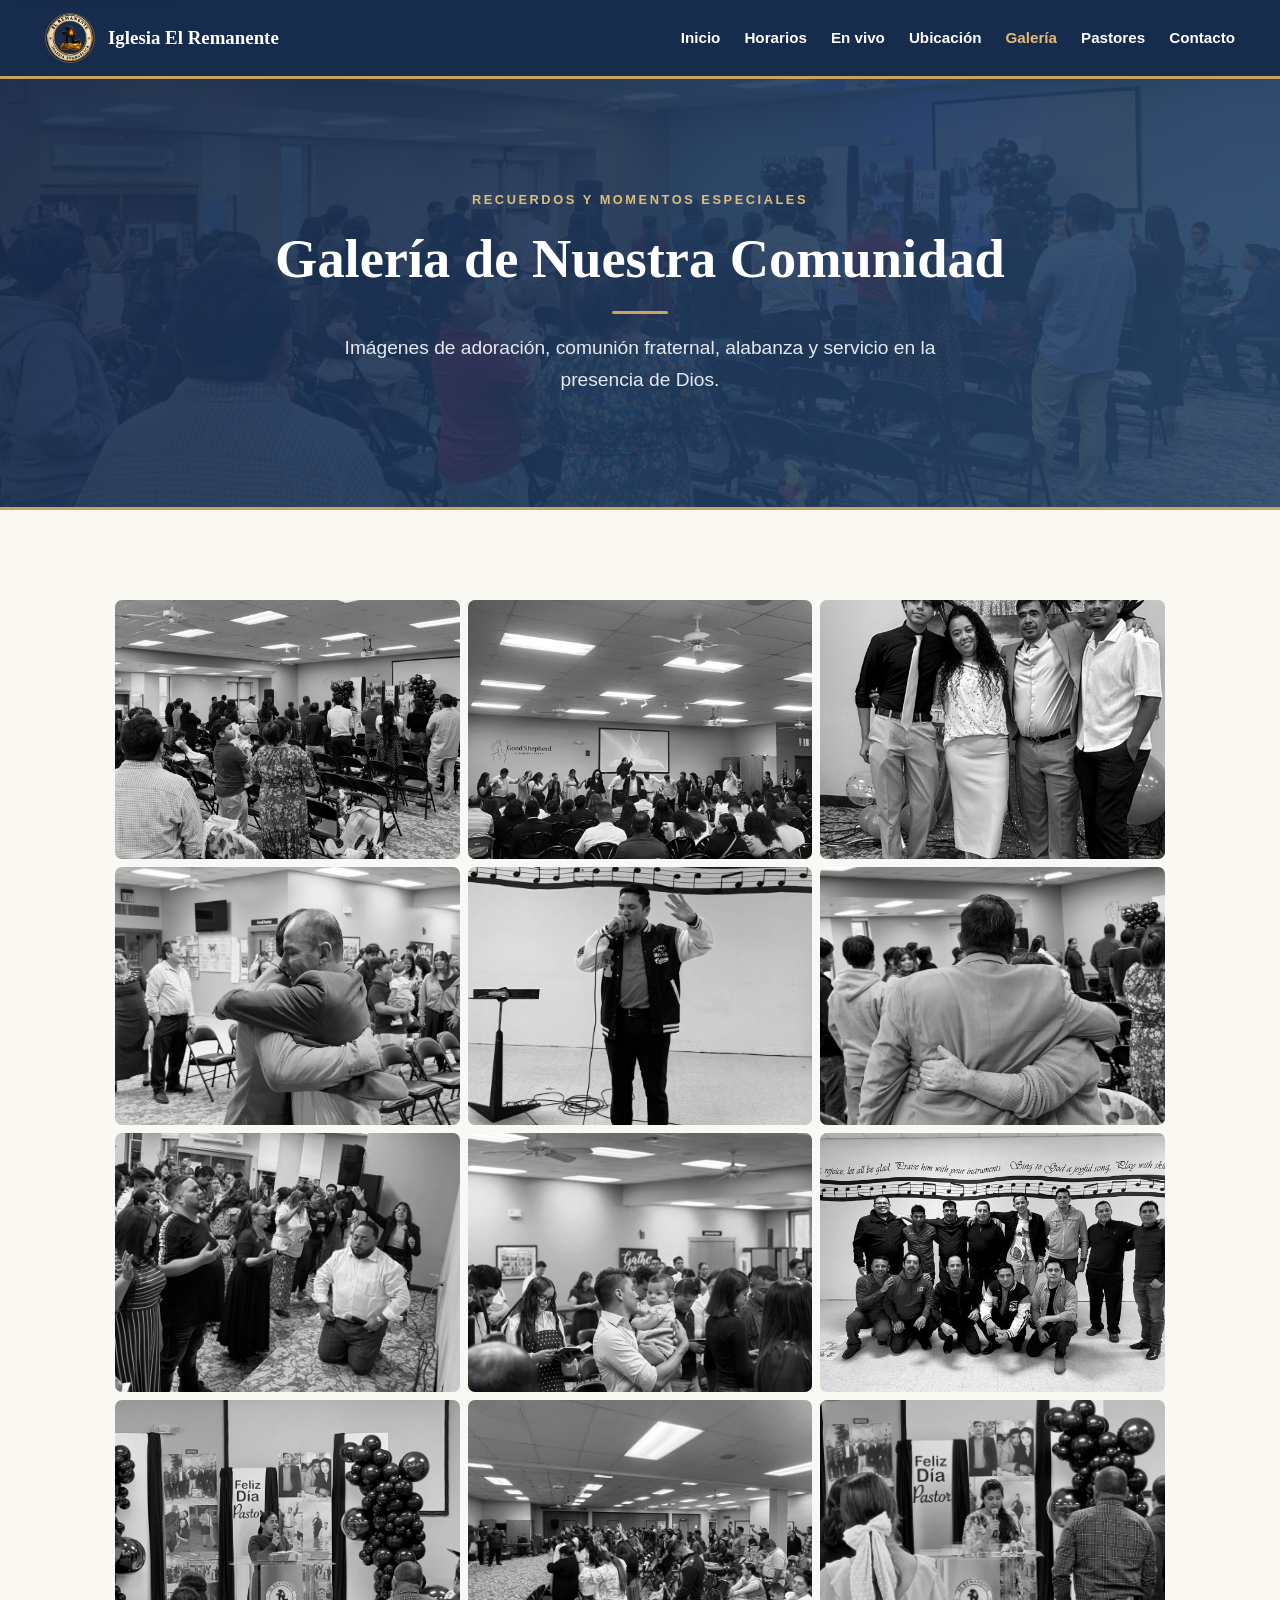
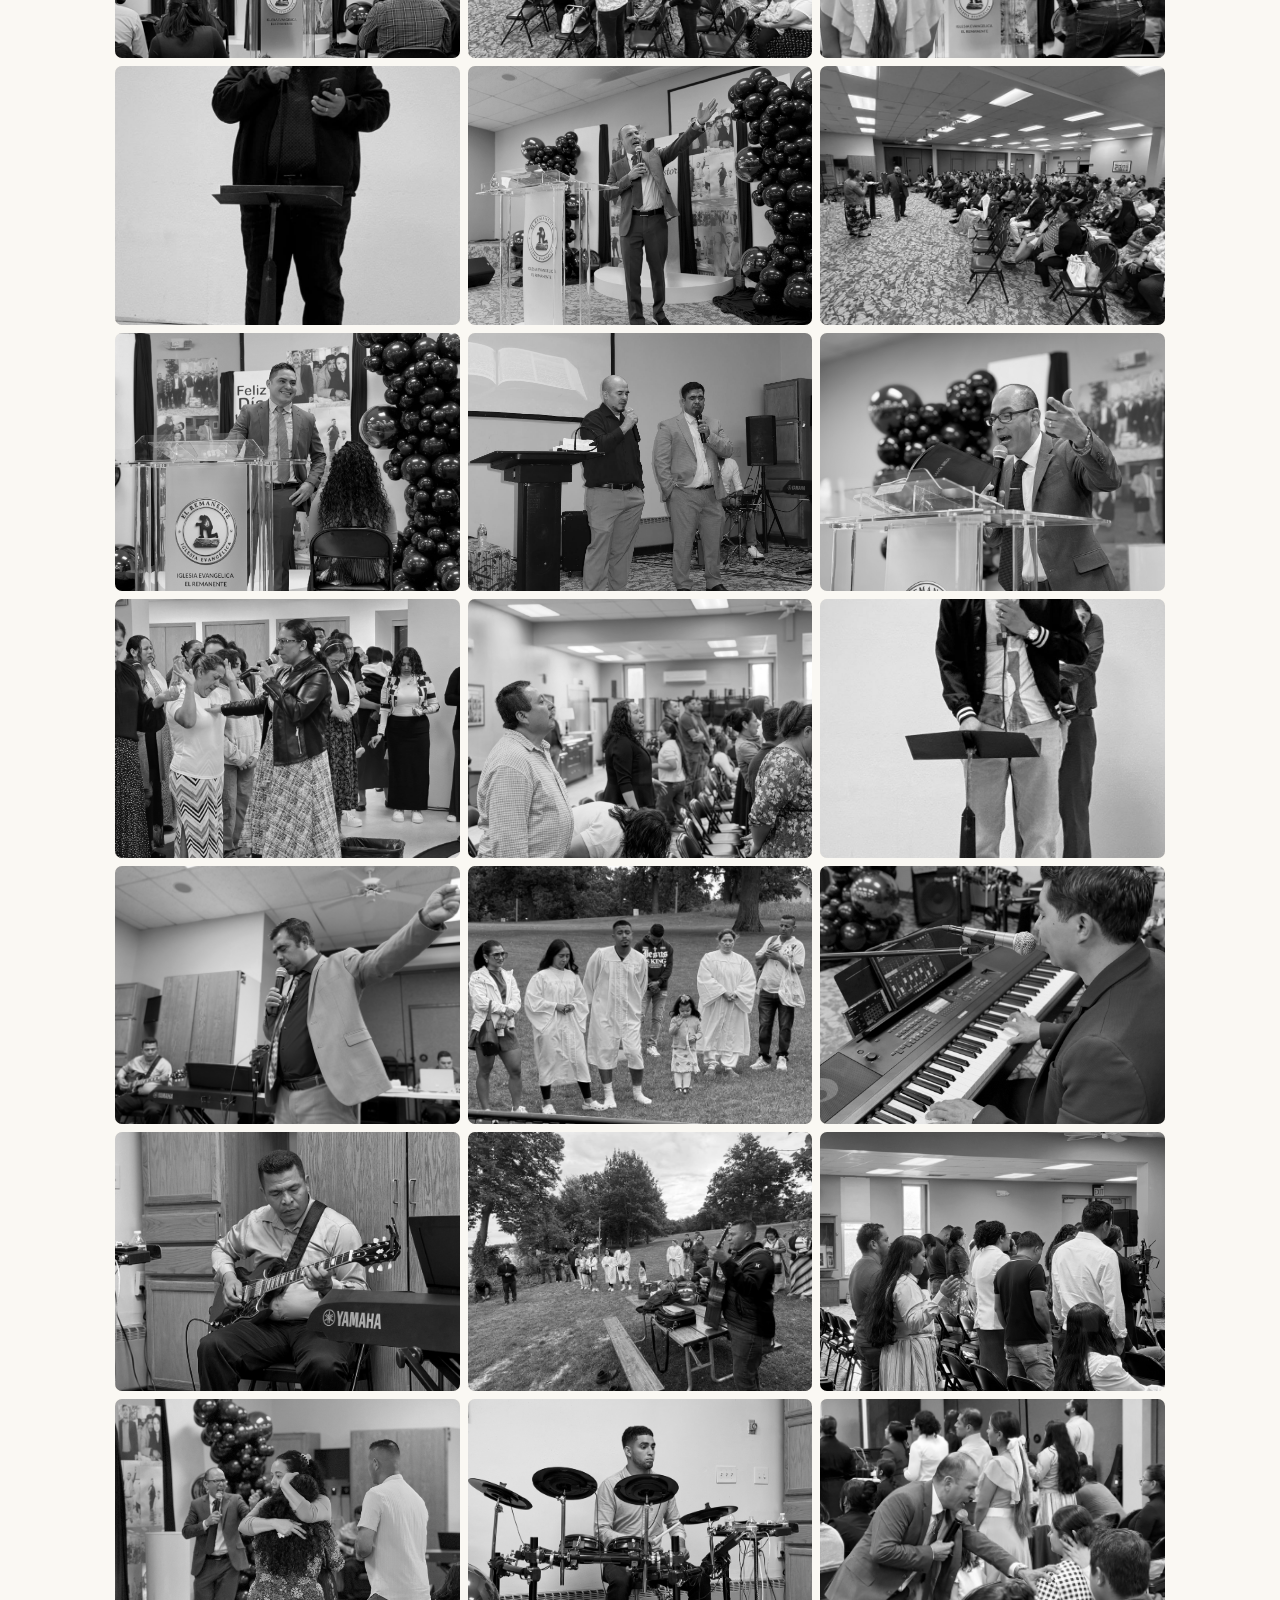
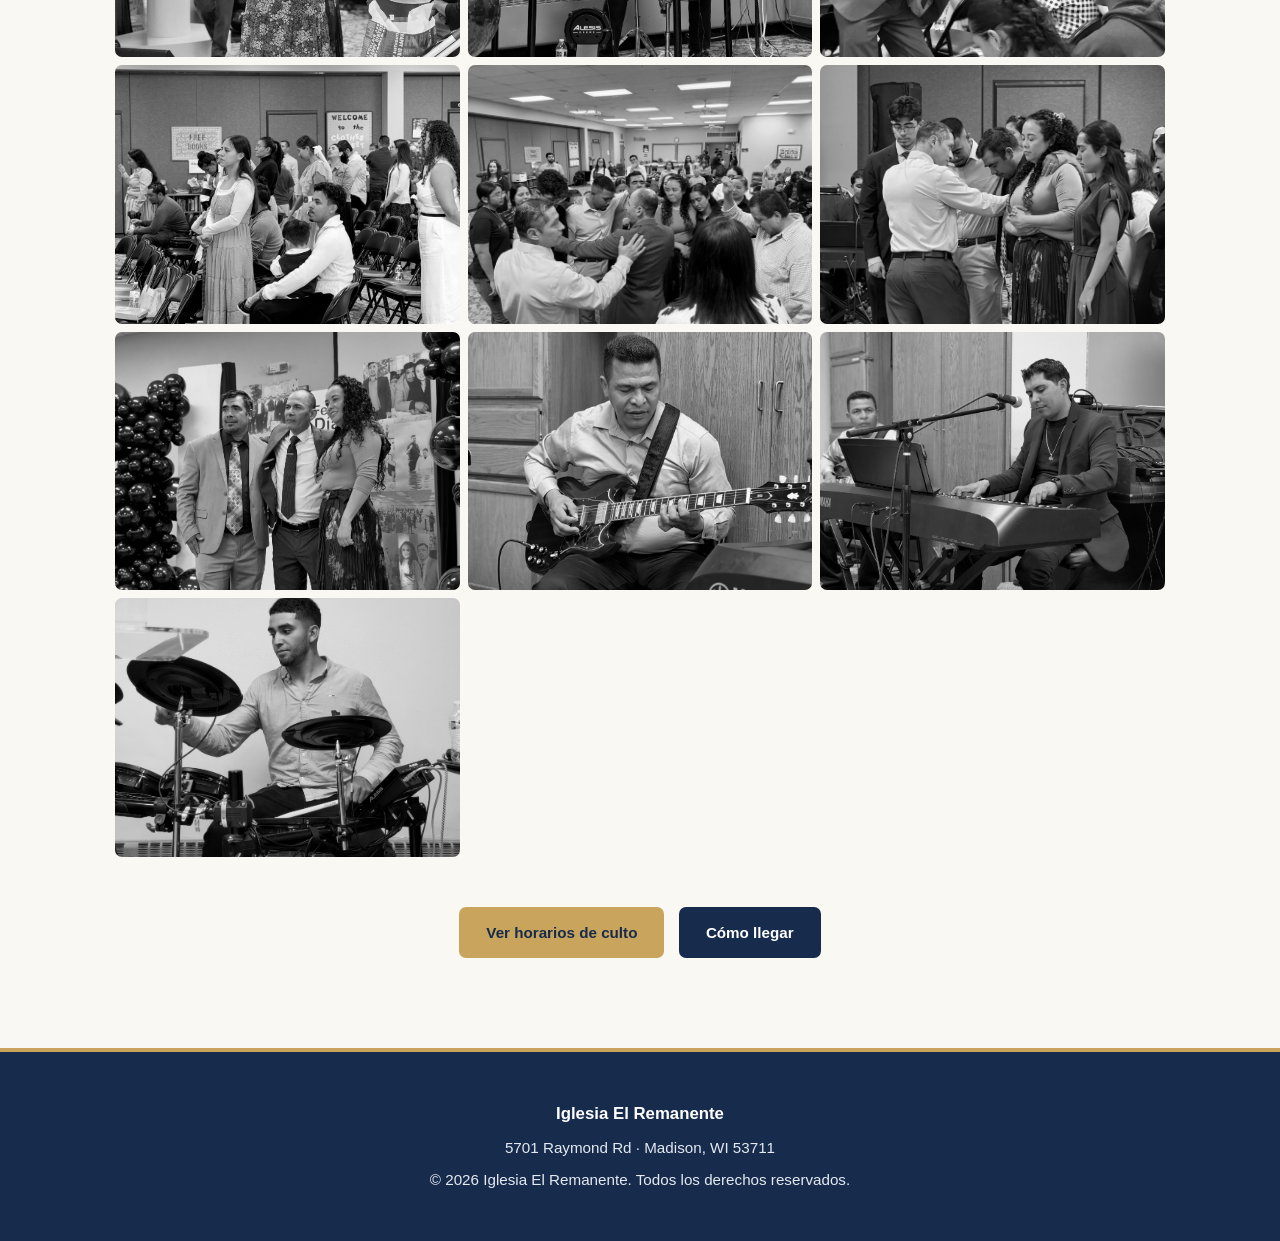
==== commit 8c6610a2: "Remove image and caption from gallery Removed an image and its caption from the gallery." ====
--- a/galeria.html
+++ b/galeria.html
@@ -92,15 +92,6 @@
 
           <figure class="gallery-item">
             <img
-              src="sources/ResourcesImages2/IMG_1291.jpg"
-              alt="Grupo de alabanza y adoración"
-              loading="lazy"
-            />
-            <figcaption class="gallery-caption">Alabanza y Adoración</figcaption>
-          </figure>
-
-          <figure class="gallery-item">
-            <img
               src="sources/hermanos-y-familia.jpg"
               alt="Hermanos y familias de la iglesia"
               loading="lazy"
